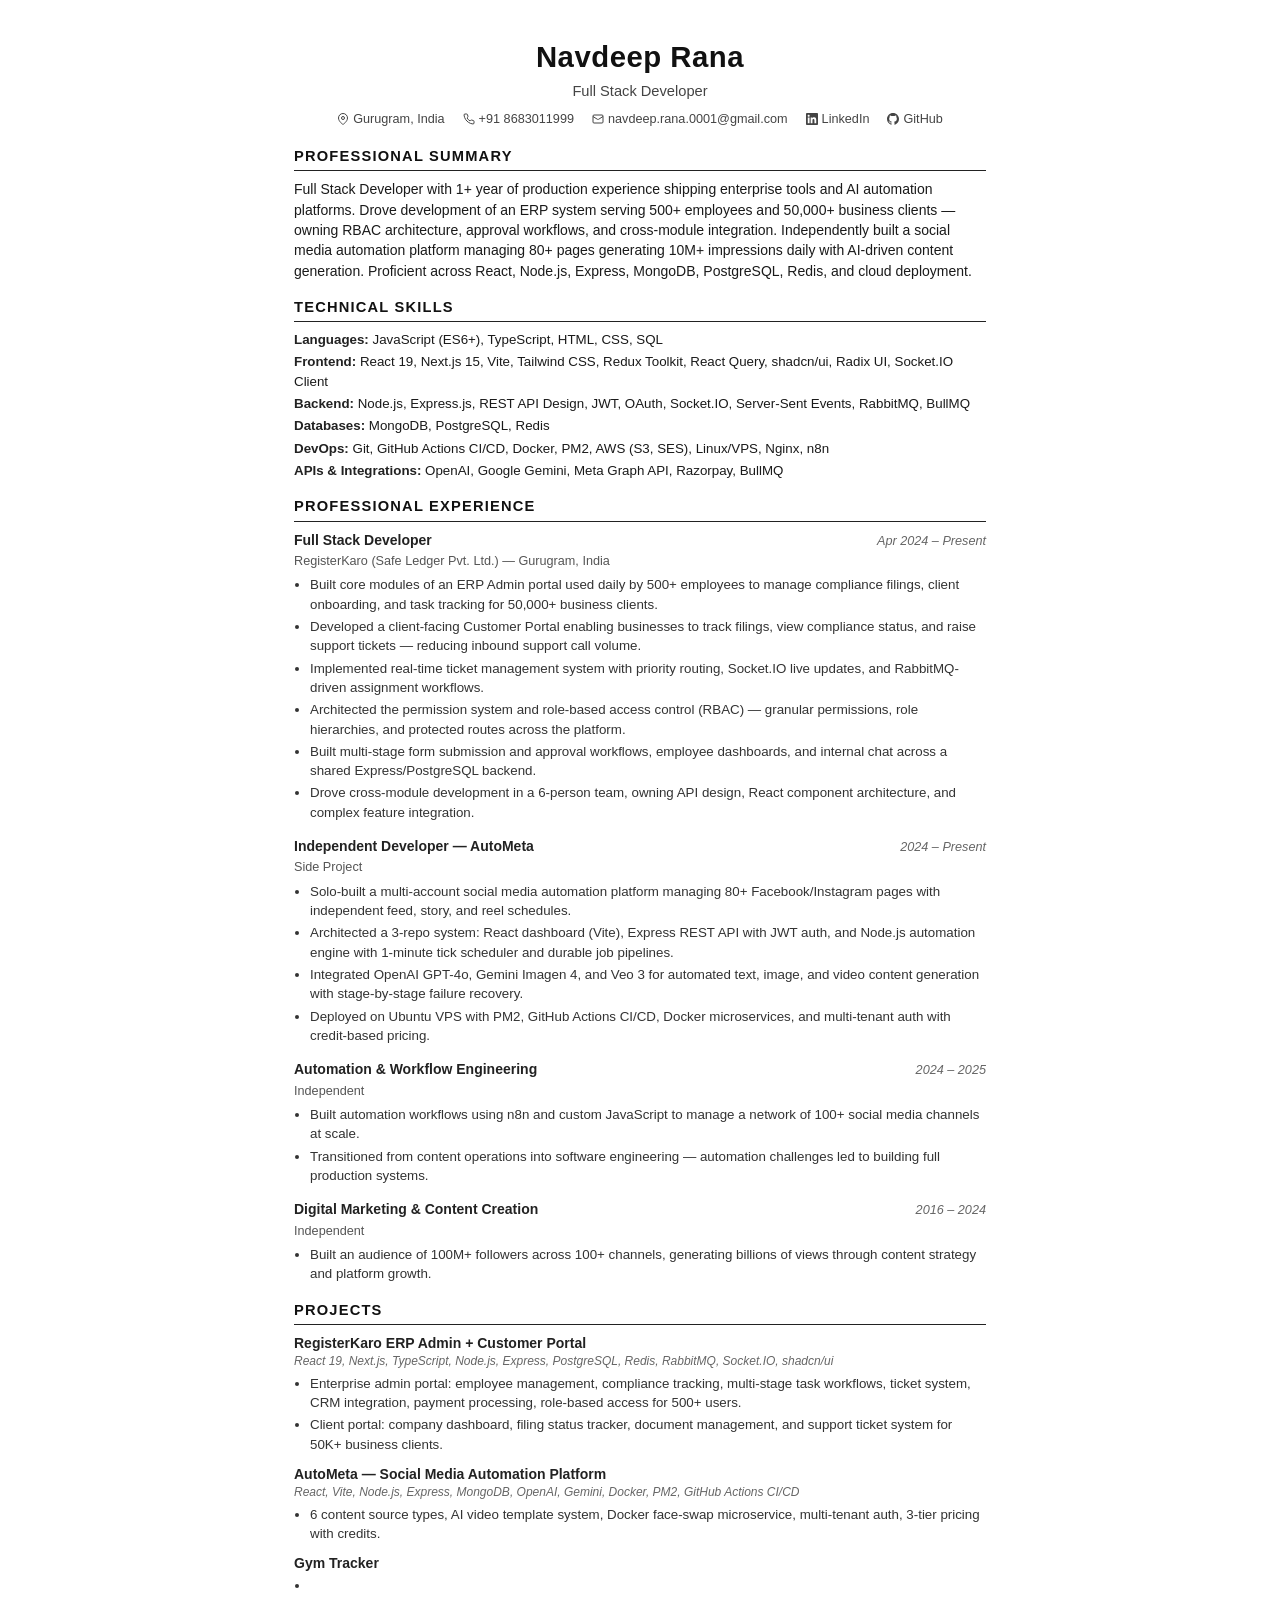
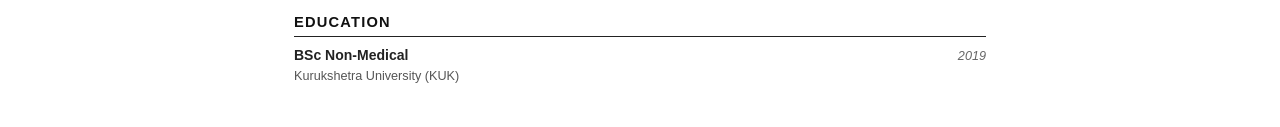
==== resume.html @ f8d30737 "feat: portfolio site — space theme, shooting stars, trippy cursor, ATS resume - Loading screen with " ====
<!DOCTYPE html>
<html lang="en">
<head>
<meta charset="UTF-8">
<meta name="viewport" content="width=device-width, initial-scale=1.0">
<title>Navdeep Rana - Resume</title>
<style>
  /* ATS-friendly: single column, no tables, semantic HTML, standard fonts */
  * { margin: 0; padding: 0; box-sizing: border-box; }
  body {
    font-family: Calibri, 'Segoe UI', Arial, sans-serif;
    font-size: 10.5pt;
    line-height: 1.45;
    color: #1a1a1a;
    max-width: 780px;
    margin: 0 auto;
    padding: 36px 44px;
    background: #fff;
  }

  /* ── Header ─────────────────────────────────────────── */
  .header { text-align: center; margin-bottom: 18px; }
  .header h1 { font-size: 22pt; font-weight: 700; color: #111; margin-bottom: 2px; letter-spacing: 0.5px; }
  .header .subtitle { font-size: 11pt; font-weight: 500; color: #444; margin-bottom: 8px; }
  .header .contact {
    font-size: 9.5pt; color: #444;
    display: flex; justify-content: center; flex-wrap: wrap; gap: 6px 18px;
  }
  .header .contact a { color: #444; text-decoration: none; }
  .header .contact a:hover { text-decoration: underline; }
  .contact-item { display: inline-flex; align-items: center; gap: 4px; }
  .contact-icon { width: 12px; height: 12px; vertical-align: middle; flex-shrink: 0; }

  /* ── Section headers ────────────────────────────────── */
  h2 {
    font-size: 11pt;
    font-weight: 700;
    color: #111;
    text-transform: uppercase;
    letter-spacing: 1.2px;
    border-bottom: 1.5px solid #222;
    padding-bottom: 3px;
    margin-top: 16px;
    margin-bottom: 8px;
  }

  /* ── Experience ─────────────────────────────────────── */
  .job { margin-bottom: 14px; }
  .job-header { display: flex; justify-content: space-between; align-items: baseline; margin-bottom: 2px; }
  .job-title { font-size: 10.5pt; font-weight: 700; color: #222; }
  .job-date { font-size: 9.5pt; color: #666; font-style: italic; }
  .job-company { font-size: 9.5pt; color: #555; margin-bottom: 5px; }
  ul { padding-left: 16px; margin-bottom: 4px; }
  li { margin-bottom: 3px; font-size: 10pt; color: #333; }

  /* ── Skills ─────────────────────────────────────────── */
  .skills-row { margin-bottom: 3px; font-size: 10pt; }
  .skills-label { font-weight: 700; color: #222; }

  /* ── Projects ───────────────────────────────────────── */
  .project { margin-bottom: 10px; }
  .project-name { font-weight: 700; font-size: 10.5pt; color: #222; }
  .project-stack { font-size: 9pt; color: #666; font-style: italic; margin-bottom: 3px; }

  @media print {
    body { padding: 20px 32px; font-size: 10pt; }
    h2 { margin-top: 12px; }
  }
</style>
</head>
<body>

<div class="header">
  <h1>Navdeep Rana</h1>
  <div class="subtitle">Full Stack Developer</div>
  <div class="contact">
    <span class="contact-item">
      <svg class="contact-icon" viewBox="0 0 24 24" fill="none" stroke="#444" stroke-width="2"><path d="M21 10c0 7-9 13-9 13s-9-6-9-13a9 9 0 0 1 18 0z"/><circle cx="12" cy="10" r="3"/></svg>
      Gurugram, India
    </span>
    <span class="contact-item">
      <svg class="contact-icon" viewBox="0 0 24 24" fill="none" stroke="#444" stroke-width="2"><path d="M22 16.92v3a2 2 0 0 1-2.18 2 19.79 19.79 0 0 1-8.63-3.07 19.5 19.5 0 0 1-6-6 19.79 19.79 0 0 1-3.07-8.67A2 2 0 0 1 4.11 2h3a2 2 0 0 1 2 1.72c.127.96.361 1.903.7 2.81a2 2 0 0 1-.45 2.11L8.09 9.91a16 16 0 0 0 6 6l1.27-1.27a2 2 0 0 1 2.11-.45c.907.339 1.85.573 2.81.7A2 2 0 0 1 22 16.92z"/></svg>
      +91 8683011999
    </span>
    <span class="contact-item">
      <svg class="contact-icon" viewBox="0 0 24 24" fill="none" stroke="#444" stroke-width="2"><rect x="2" y="4" width="20" height="16" rx="2"/><path d="m22 7-8.97 5.7a1.94 1.94 0 0 1-2.06 0L2 7"/></svg>
      <a href="mailto:navdeep.rana.0001@gmail.com">navdeep.rana.0001@gmail.com</a>
    </span>
    <span class="contact-item">
      <svg class="contact-icon" viewBox="0 0 24 24" fill="#444"><path d="M20.447 20.452h-3.554v-5.569c0-1.328-.027-3.037-1.852-3.037-1.853 0-2.136 1.445-2.136 2.939v5.667H9.351V9h3.414v1.561h.046c.477-.9 1.637-1.85 3.37-1.85 3.601 0 4.267 2.37 4.267 5.455v6.286zM5.337 7.433c-1.144 0-2.063-.926-2.063-2.065 0-1.138.92-2.063 2.063-2.063 1.14 0 2.064.925 2.064 2.063 0 1.139-.925 2.065-2.064 2.065zm1.782 13.019H3.555V9h3.564v11.452zM22.225 0H1.771C.792 0 0 .774 0 1.729v20.542C0 23.227.792 24 1.771 24h20.451C23.2 24 24 23.227 24 22.271V1.729C24 .774 23.2 0 22.222 0h.003z"/></svg>
      <a href="https://www.linkedin.com/in/navdeep-813831244/">LinkedIn</a>
    </span>
    <span class="contact-item">
      <svg class="contact-icon" viewBox="0 0 24 24" fill="#444"><path d="M12 0c-6.626 0-12 5.373-12 12 0 5.302 3.438 9.8 8.207 11.387.599.111.793-.261.793-.577v-2.234c-3.338.726-4.033-1.416-4.033-1.416-.546-1.387-1.333-1.756-1.333-1.756-1.089-.745.083-.729.083-.729 1.205.084 1.839 1.237 1.839 1.237 1.07 1.834 2.807 1.304 3.492.997.107-.775.418-1.305.762-1.604-2.665-.305-5.467-1.334-5.467-5.931 0-1.311.469-2.381 1.236-3.221-.124-.303-.535-1.524.117-3.176 0 0 1.008-.322 3.301 1.23.957-.266 1.983-.399 3.003-.404 1.02.005 2.047.138 3.006.404 2.291-1.552 3.297-1.23 3.297-1.23.653 1.653.242 2.874.118 3.176.77.84 1.235 1.911 1.235 3.221 0 4.609-2.807 5.624-5.479 5.921.43.372.823 1.102.823 2.222v3.293c0 .319.192.694.801.576 4.765-1.589 8.199-6.086 8.199-11.386 0-6.627-5.373-12-12-12z"/></svg>
      <a href="https://github.com/nav82deep">GitHub</a>
    </span>
  </div>
</div>

<h2>Professional Summary</h2>
<p style="margin-bottom: 8px;">
Full Stack Developer with 1+ year of production experience shipping enterprise tools and AI automation platforms. Drove development of an ERP system serving 500+ employees and 50,000+ business clients &mdash; owning RBAC architecture, approval workflows, and cross-module integration. Independently built a social media automation platform managing 80+ pages generating 10M+ impressions daily with AI-driven content generation. Proficient across React, Node.js, Express, MongoDB, PostgreSQL, Redis, and cloud deployment.
</p>

<h2>Technical Skills</h2>
<div class="skills-row"><span class="skills-label">Languages: </span>JavaScript (ES6+), TypeScript, HTML, CSS, SQL</div>
<div class="skills-row"><span class="skills-label">Frontend: </span>React 19, Next.js 15, Vite, Tailwind CSS, Redux Toolkit, React Query, shadcn/ui, Radix UI, Socket.IO Client</div>
<div class="skills-row"><span class="skills-label">Backend: </span>Node.js, Express.js, REST API Design, JWT, OAuth, Socket.IO, Server-Sent Events, RabbitMQ, BullMQ</div>
<div class="skills-row"><span class="skills-label">Databases: </span>MongoDB, PostgreSQL, Redis</div>
<div class="skills-row"><span class="skills-label">DevOps: </span>Git, GitHub Actions CI/CD, Docker, PM2, AWS (S3, SES), Linux/VPS, Nginx, n8n</div>
<div class="skills-row"><span class="skills-label">APIs & Integrations: </span>OpenAI, Google Gemini, Meta Graph API, Razorpay, BullMQ</div>

<h2>Professional Experience</h2>

<div class="job">
  <div class="job-header">
    <span class="job-title">Full Stack Developer</span>
    <span class="job-date">Apr 2024 &ndash; Present</span>
  </div>
  <div class="job-company">RegisterKaro (Safe Ledger Pvt. Ltd.) &mdash; Gurugram, India</div>
  <ul>
    <li>Built core modules of an ERP Admin portal used daily by 500+ employees to manage compliance filings, client onboarding, and task tracking for 50,000+ business clients.</li>
    <li>Developed a client-facing Customer Portal enabling businesses to track filings, view compliance status, and raise support tickets &mdash; reducing inbound support call volume.</li>
    <li>Implemented real-time ticket management system with priority routing, Socket.IO live updates, and RabbitMQ-driven assignment workflows.</li>
    <li>Architected the permission system and role-based access control (RBAC) &mdash; granular permissions, role hierarchies, and protected routes across the platform.</li>
    <li>Built multi-stage form submission and approval workflows, employee dashboards, and internal chat across a shared Express/PostgreSQL backend.</li>
    <li>Drove cross-module development in a 6-person team, owning API design, React component architecture, and complex feature integration.</li>
  </ul>
</div>

<div class="job">
  <div class="job-header">
    <span class="job-title">Independent Developer &mdash; AutoMeta</span>
    <span class="job-date">2024 &ndash; Present</span>
  </div>
  <div class="job-company">Side Project</div>
  <ul>
    <li>Solo-built a multi-account social media automation platform managing 80+ Facebook/Instagram pages with independent feed, story, and reel schedules.</li>
    <li>Architected a 3-repo system: React dashboard (Vite), Express REST API with JWT auth, and Node.js automation engine with 1-minute tick scheduler and durable job pipelines.</li>
    <li>Integrated OpenAI GPT-4o, Gemini Imagen 4, and Veo 3 for automated text, image, and video content generation with stage-by-stage failure recovery.</li>
    <li>Deployed on Ubuntu VPS with PM2, GitHub Actions CI/CD, Docker microservices, and multi-tenant auth with credit-based pricing.</li>
  </ul>
</div>

<div class="job">
  <div class="job-header">
    <span class="job-title">Automation & Workflow Engineering</span>
    <span class="job-date">2024 &ndash; 2025</span>
  </div>
  <div class="job-company">Independent</div>
  <ul>
    <li>Built automation workflows using n8n and custom JavaScript to manage a network of 100+ social media channels at scale.</li>
    <li>Transitioned from content operations into software engineering &mdash; automation challenges led to building full production systems.</li>
  </ul>
</div>

<div class="job">
  <div class="job-header">
    <span class="job-title">Digital Marketing & Content Creation</span>
    <span class="job-date">2016 &ndash; 2024</span>
  </div>
  <div class="job-company">Independent</div>
  <ul>
    <li>Built an audience of 100M+ followers across 100+ channels, generating billions of views through content strategy and platform growth.</li>
  </ul>
</div>

<h2>Projects</h2>

<div class="project">
  <span class="project-name">RegisterKaro ERP Admin + Customer Portal</span>
  <div class="project-stack">React 19, Next.js, TypeScript, Node.js, Express, PostgreSQL, Redis, RabbitMQ, Socket.IO, shadcn/ui</div>
  <ul>
    <li>Enterprise admin portal: employee management, compliance tracking, multi-stage task workflows, ticket system, CRM integration, payment processing, role-based access for 500+ users.</li>
    <li>Client portal: company dashboard, filing status tracker, document management, and support ticket system for 50K+ business clients.</li>
  </ul>
</div>

<div class="project">
  <span class="project-name">AutoMeta &mdash; Social Media Automation Platform</span>
  <div class="project-stack">React, Vite, Node.js, Express, MongoDB, OpenAI, Gemini, Docker, PM2, GitHub Actions CI/CD</div>
  <ul>
    <li>6 content source types, AI video template system, Docker face-swap microservice, multi-tenant auth, 3-tier pricing with credits.</li>
  </ul>
</div>

<div class="project">
  <span class="project-name">Gym Tracker</span>
  <div class="project-stack"><!-- Add tech stack --></div>
  <ul>
    <li><!-- Add description --></li>
  </ul>
</div>

<h2>Education</h2>
<div class="job-header">
  <span class="job-title">BSc Non-Medical</span>
  <span class="job-date">2019</span>
</div>
<div class="job-company">Kurukshetra University (KUK)</div>

</body>
</html>
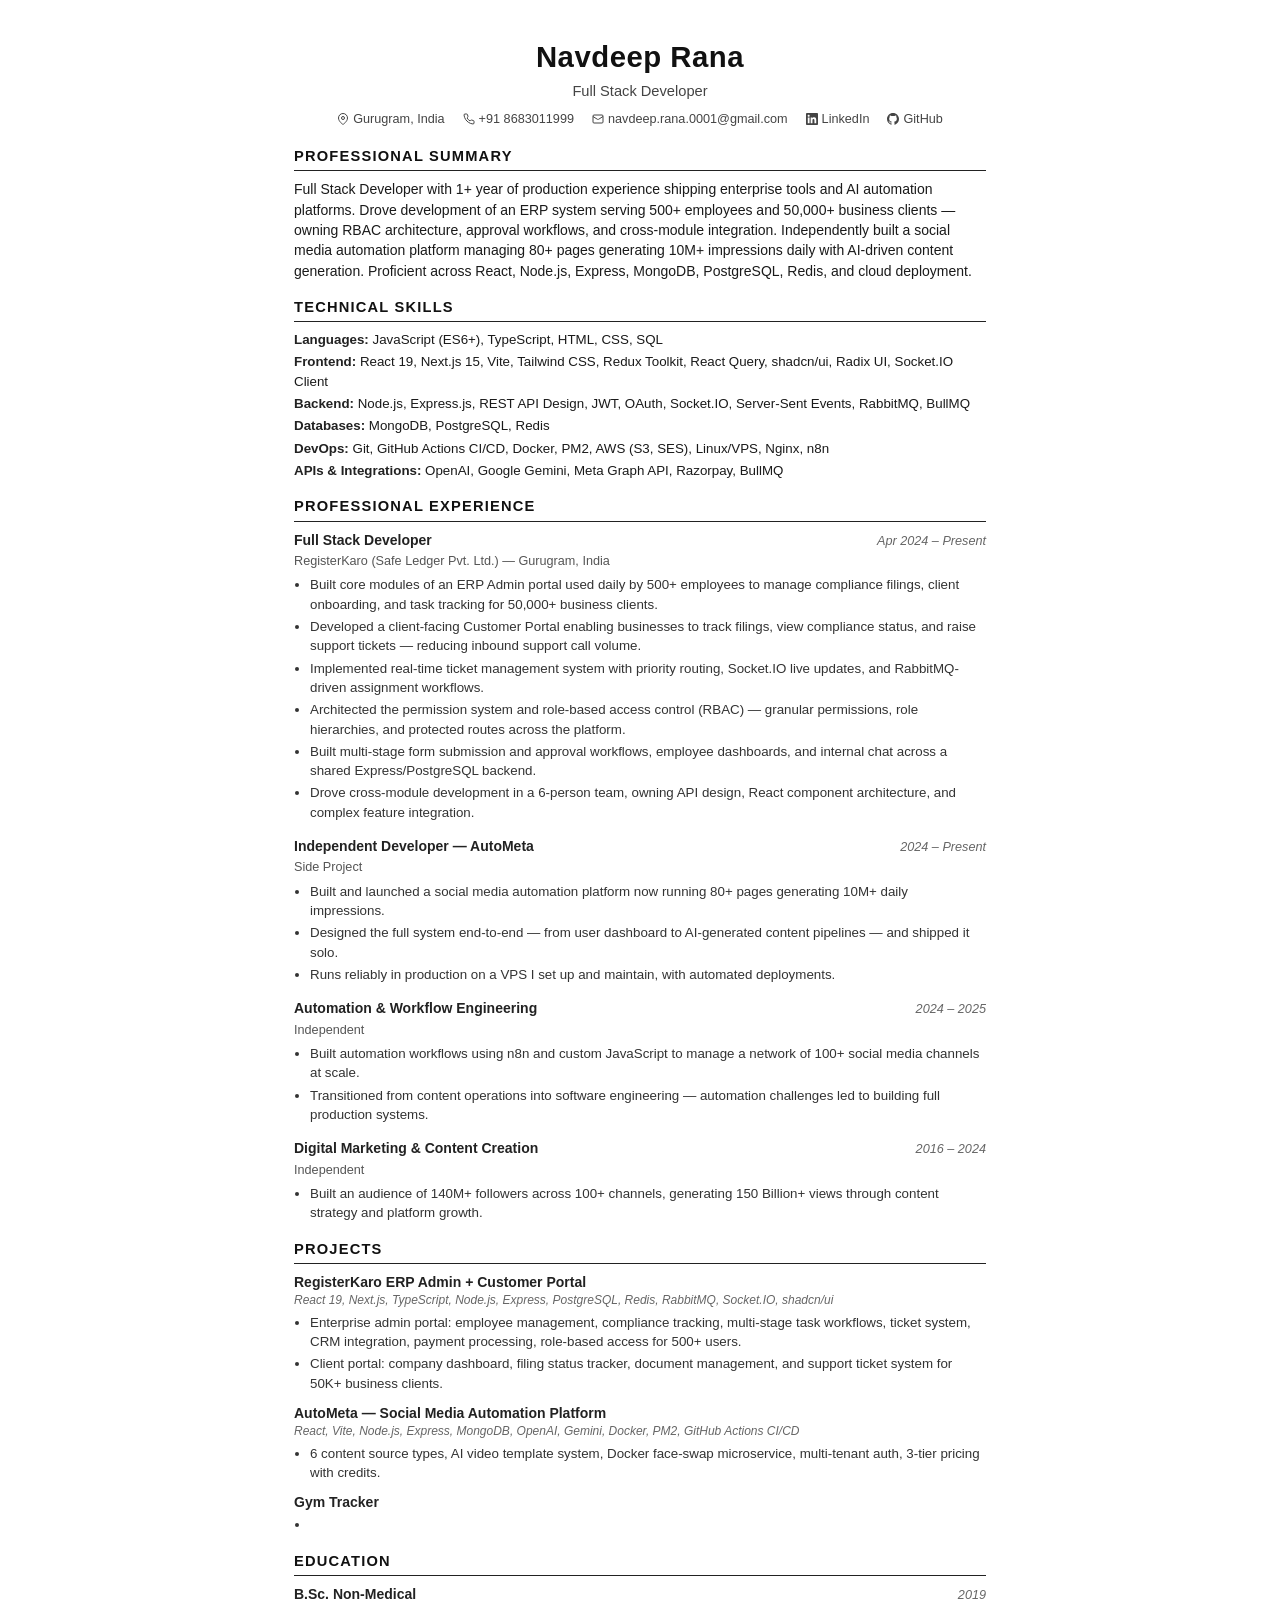
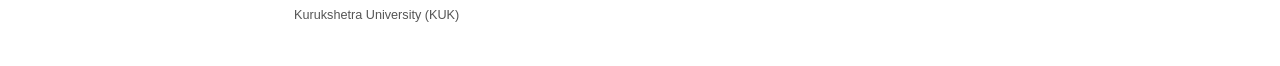
==== commit 59c4b885: "proofreading and fixing word to word" ====
--- a/resume.html
+++ b/resume.html
@@ -135,10 +135,9 @@
   </div>
   <div class="job-company">Side Project</div>
   <ul>
-    <li>Solo-built a multi-account social media automation platform managing 80+ Facebook/Instagram pages with independent feed, story, and reel schedules.</li>
-    <li>Architected a 3-repo system: React dashboard (Vite), Express REST API with JWT auth, and Node.js automation engine with 1-minute tick scheduler and durable job pipelines.</li>
-    <li>Integrated OpenAI GPT-4o, Gemini Imagen 4, and Veo 3 for automated text, image, and video content generation with stage-by-stage failure recovery.</li>
-    <li>Deployed on Ubuntu VPS with PM2, GitHub Actions CI/CD, Docker microservices, and multi-tenant auth with credit-based pricing.</li>
+    <li>Built and launched a social media automation platform now running 80+ pages generating 10M+ daily impressions.</li>
+    <li>Designed the full system end-to-end &mdash; from user dashboard to AI-generated content pipelines &mdash; and shipped it solo.</li>
+    <li>Runs reliably in production on a VPS I set up and maintain, with automated deployments.</li>
   </ul>
 </div>
 
@@ -161,7 +160,7 @@
   </div>
   <div class="job-company">Independent</div>
   <ul>
-    <li>Built an audience of 100M+ followers across 100+ channels, generating billions of views through content strategy and platform growth.</li>
+    <li>Built an audience of 140M+ followers across 100+ channels, generating 150 Billion+ views through content strategy and platform growth.</li>
   </ul>
 </div>
 
@@ -194,7 +193,7 @@
 
 <h2>Education</h2>
 <div class="job-header">
-  <span class="job-title">BSc Non-Medical</span>
+  <span class="job-title">B.Sc. Non-Medical</span>
   <span class="job-date">2019</span>
 </div>
 <div class="job-company">Kurukshetra University (KUK)</div>
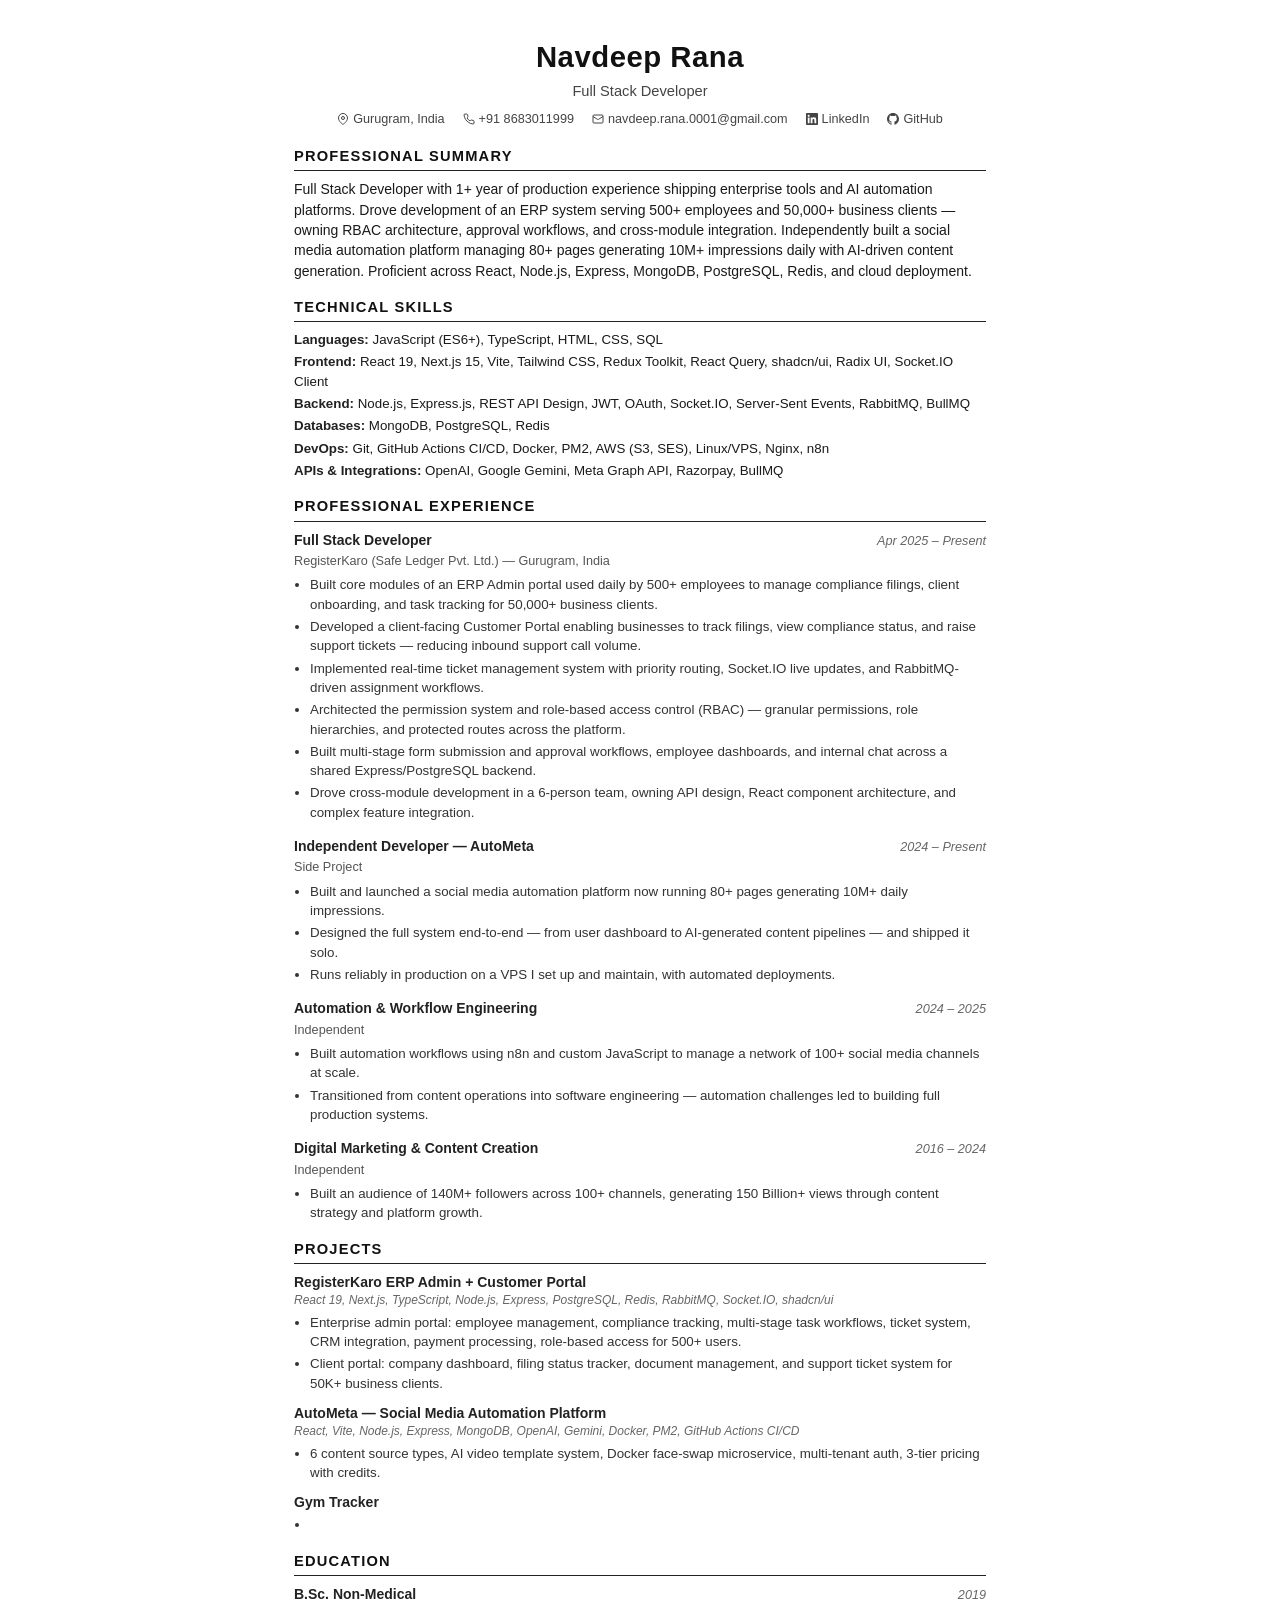
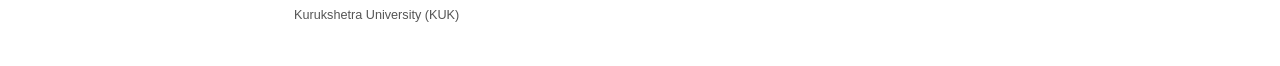
==== commit f2cc13e5: "cv" ====
--- a/resume.html
+++ b/resume.html
@@ -115,7 +115,7 @@
 <div class="job">
   <div class="job-header">
     <span class="job-title">Full Stack Developer</span>
-    <span class="job-date">Apr 2024 &ndash; Present</span>
+    <span class="job-date">Apr 2025 &ndash; Present</span>
   </div>
   <div class="job-company">RegisterKaro (Safe Ledger Pvt. Ltd.) &mdash; Gurugram, India</div>
   <ul>
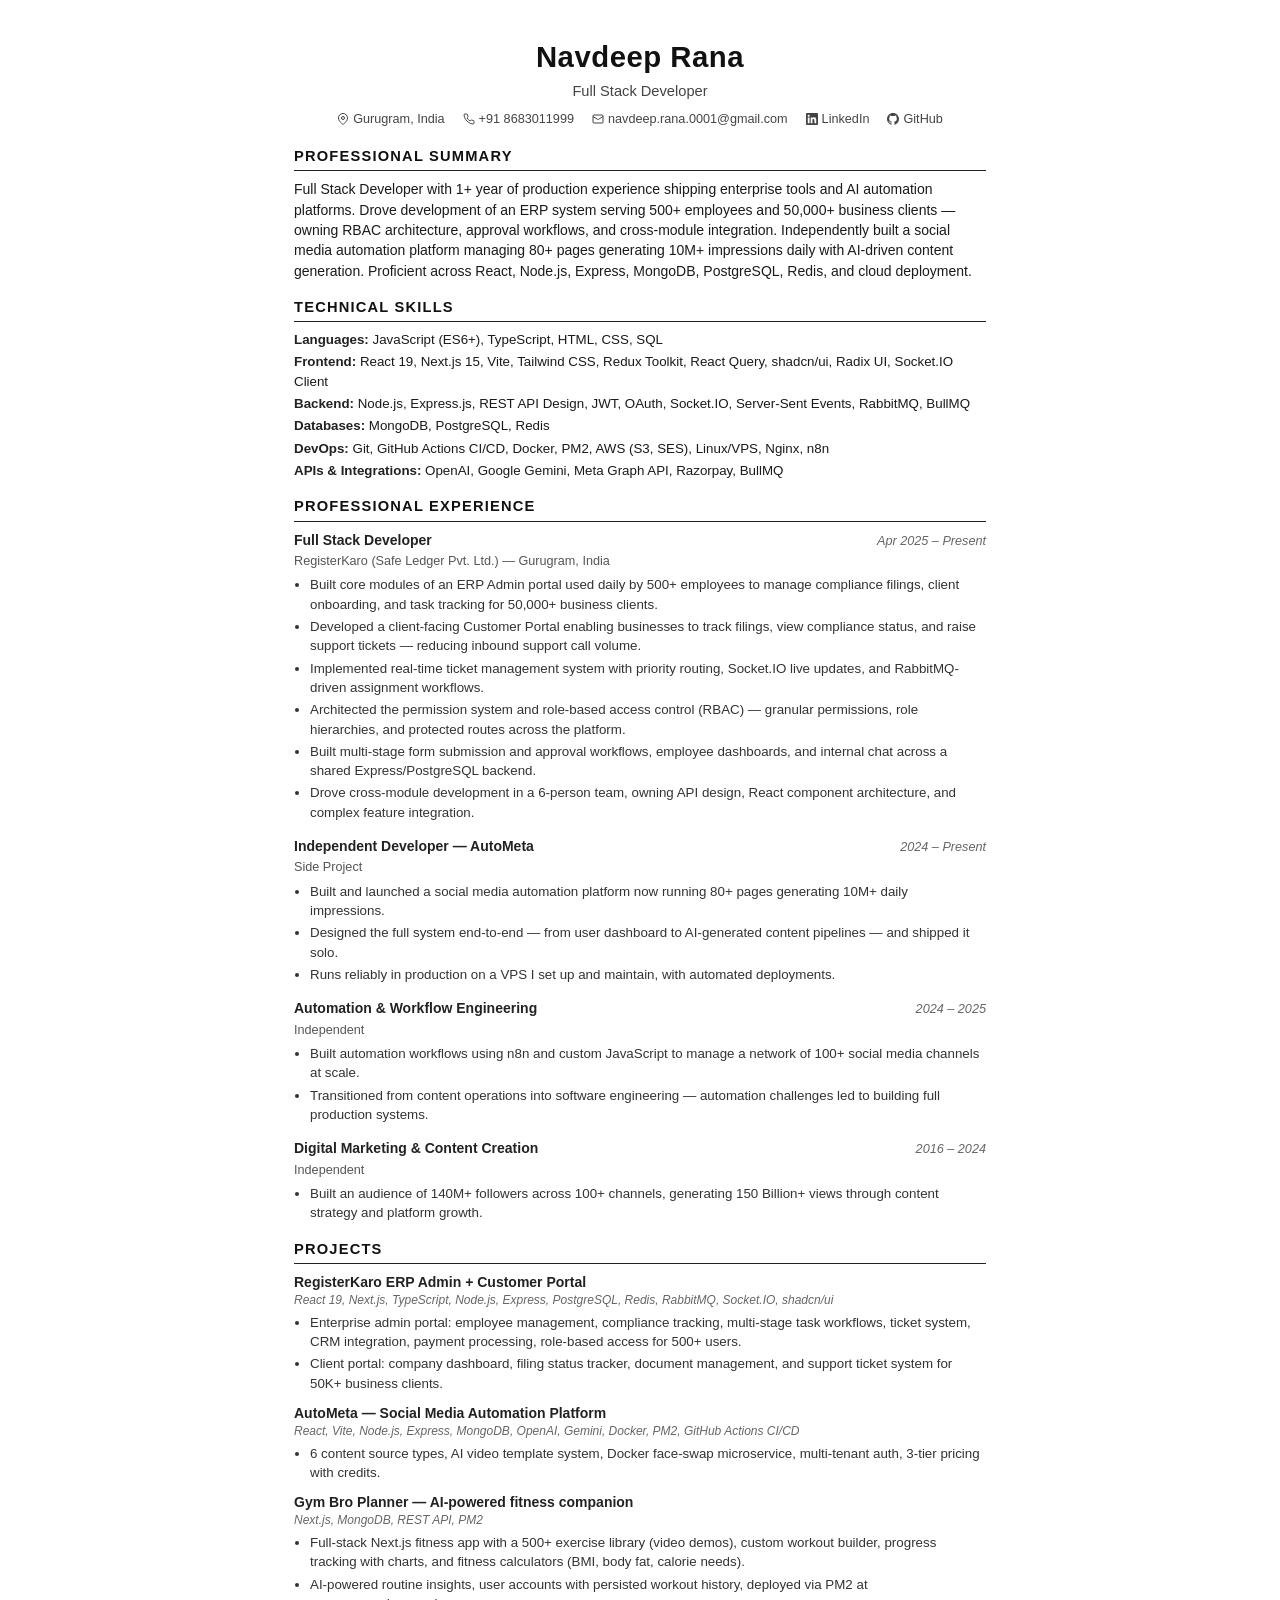
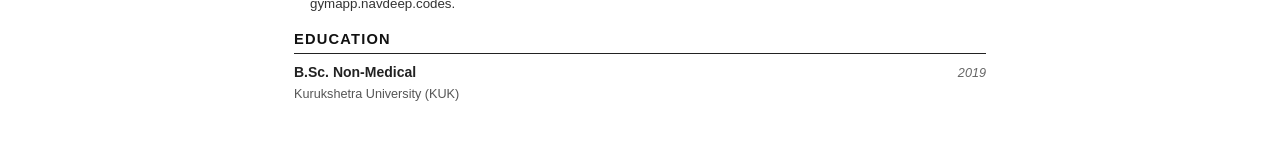
==== commit 6f5072b2: "resume: add Gym Bro Planner project (was placeholder)" ====
--- a/resume.html
+++ b/resume.html
@@ -184,10 +184,11 @@
 </div>
 
 <div class="project">
-  <span class="project-name">Gym Tracker</span>
-  <div class="project-stack"><!-- Add tech stack --></div>
-  <ul>
-    <li><!-- Add description --></li>
+  <span class="project-name">Gym Bro Planner &mdash; AI-powered fitness companion</span>
+  <div class="project-stack">Next.js, MongoDB, REST API, PM2</div>
+  <ul>
+    <li>Full-stack Next.js fitness app with a 500+ exercise library (video demos), custom workout builder, progress tracking with charts, and fitness calculators (BMI, body fat, calorie needs).</li>
+    <li>AI-powered routine insights, user accounts with persisted workout history, deployed via PM2 at gymapp.navdeep.codes.</li>
   </ul>
 </div>
 
